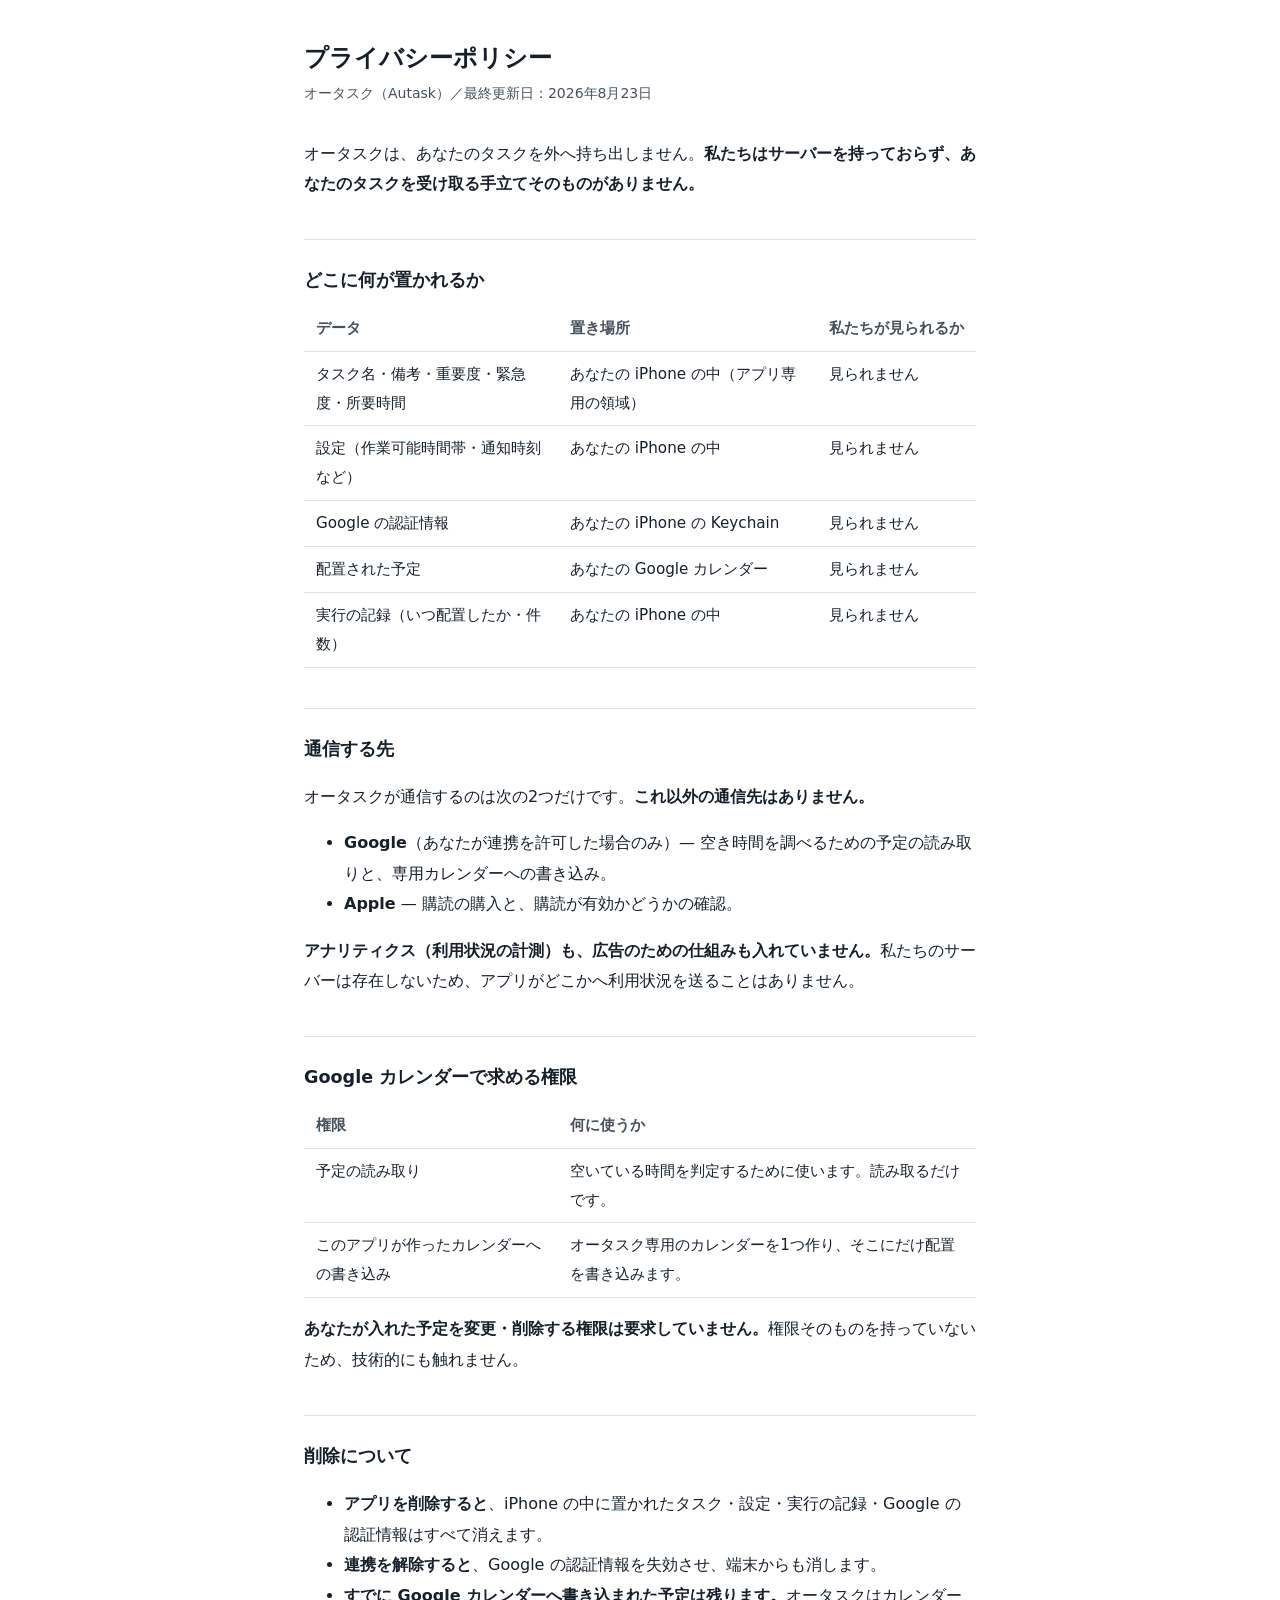
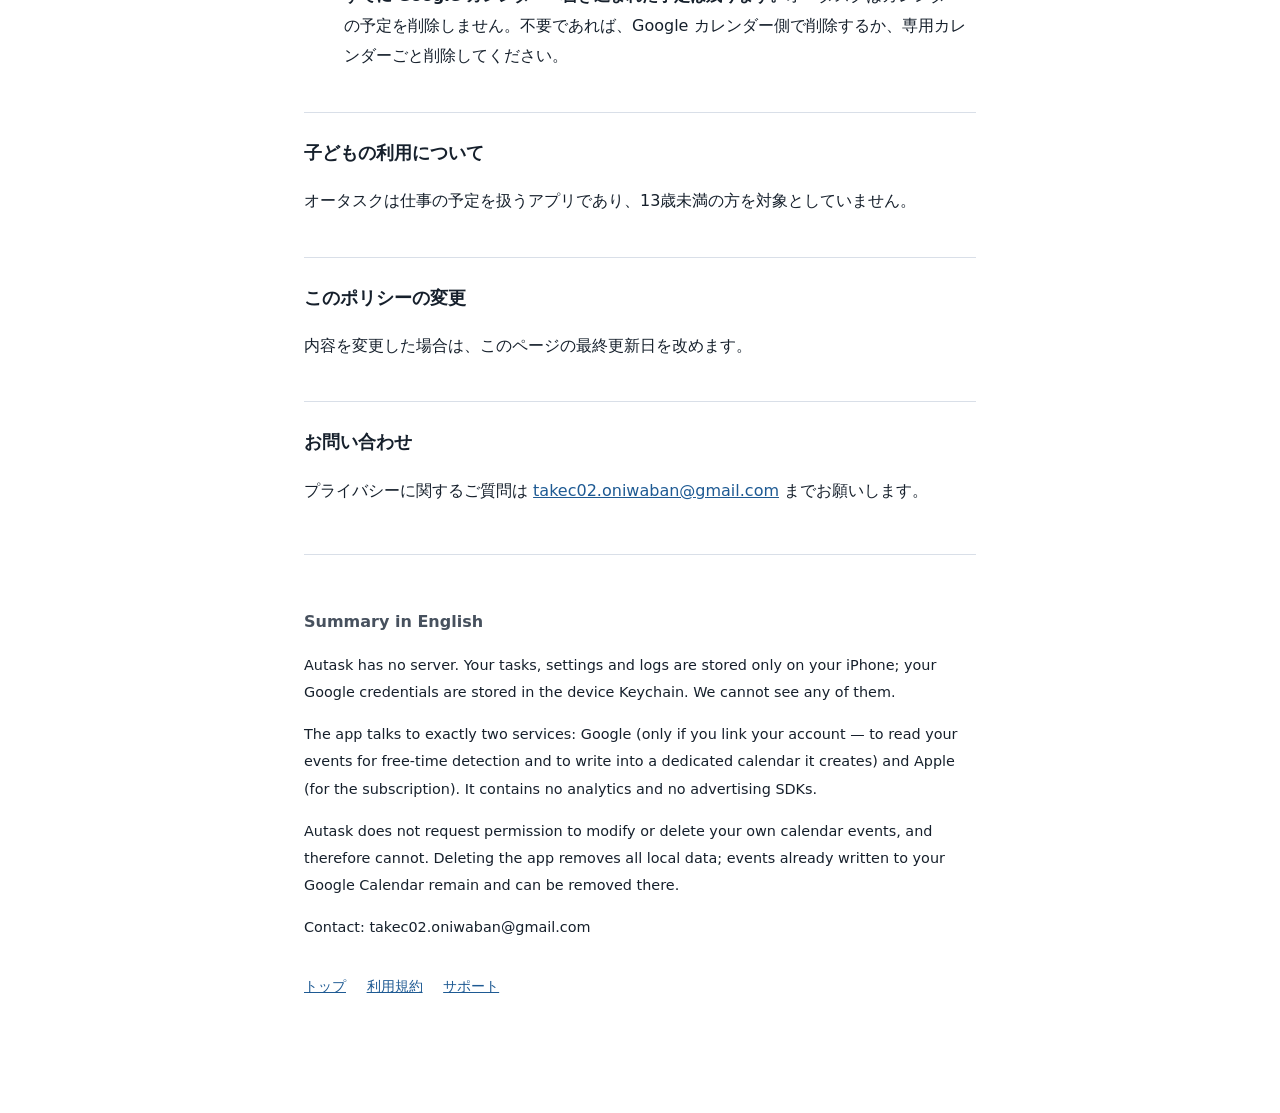
==== privacy.html @ ea1cfcee "オータスクの公開ページを更新" ====
<!doctype html>
<html lang="ja">
<head>
<meta charset="utf-8">
<meta name="viewport" content="width=device-width, initial-scale=1">
<title>プライバシーポリシー — オータスク</title>
<link rel="stylesheet" href="./style.css">
</head>
<body>
<h1>プライバシーポリシー</h1>
<p class="updated">オータスク（Autask）／最終更新日：2026年8月23日</p>

<p>オータスクは、あなたのタスクを外へ持ち出しません。<strong>私たちはサーバーを持っておらず、あなたのタスクを受け取る手立てそのものがありません。</strong></p>

<h2>どこに何が置かれるか</h2>
<div class="scroll">
<table>
  <tr><th>データ</th><th>置き場所</th><th>私たちが見られるか</th></tr>
  <tr><td>タスク名・備考・重要度・緊急度・所要時間</td><td>あなたの iPhone の中（アプリ専用の領域）</td><td>見られません</td></tr>
  <tr><td>設定（作業可能時間帯・通知時刻など）</td><td>あなたの iPhone の中</td><td>見られません</td></tr>
  <tr><td>Google の認証情報</td><td>あなたの iPhone の Keychain</td><td>見られません</td></tr>
  <tr><td>配置された予定</td><td>あなたの Google カレンダー</td><td>見られません</td></tr>
  <tr><td>実行の記録（いつ配置したか・件数）</td><td>あなたの iPhone の中</td><td>見られません</td></tr>
</table>
</div>

<h2>通信する先</h2>
<p>オータスクが通信するのは次の2つだけです。<strong>これ以外の通信先はありません。</strong></p>
<ul>
  <li><strong>Google</strong>（あなたが連携を許可した場合のみ）— 空き時間を調べるための予定の読み取りと、専用カレンダーへの書き込み。</li>
  <li><strong>Apple</strong> — 購読の購入と、購読が有効かどうかの確認。</li>
</ul>
<p><strong>アナリティクス（利用状況の計測）も、広告のための仕組みも入れていません。</strong>私たちのサーバーは存在しないため、アプリがどこかへ利用状況を送ることはありません。</p>

<h2>Google カレンダーで求める権限</h2>
<div class="scroll">
<table>
  <tr><th>権限</th><th>何に使うか</th></tr>
  <tr><td>予定の読み取り</td><td>空いている時間を判定するために使います。読み取るだけです。</td></tr>
  <tr><td>このアプリが作ったカレンダーへの書き込み</td><td>オータスク専用のカレンダーを1つ作り、そこにだけ配置を書き込みます。</td></tr>
</table>
</div>
<p><strong>あなたが入れた予定を変更・削除する権限は要求していません。</strong>権限そのものを持っていないため、技術的にも触れません。</p>

<h2>削除について</h2>
<ul>
  <li><strong>アプリを削除すると</strong>、iPhone の中に置かれたタスク・設定・実行の記録・Google の認証情報はすべて消えます。</li>
  <li><strong>連携を解除すると</strong>、Google の認証情報を失効させ、端末からも消します。</li>
  <li><strong>すでに Google カレンダーへ書き込まれた予定は残ります。</strong>オータスクはカレンダーの予定を削除しません。不要であれば、Google カレンダー側で削除するか、専用カレンダーごと削除してください。</li>
</ul>

<h2>子どもの利用について</h2>
<p>オータスクは仕事の予定を扱うアプリであり、13歳未満の方を対象としていません。</p>

<h2>このポリシーの変更</h2>
<p>内容を変更した場合は、このページの最終更新日を改めます。</p>

<h2>お問い合わせ</h2>
<p>プライバシーに関するご質問は <a href="mailto:takec02.oniwaban@gmail.com">takec02.oniwaban@gmail.com</a> までお願いします。</p>

<div class="en">
<h3>Summary in English</h3>
<p>Autask has no server. Your tasks, settings and logs are stored only on your iPhone; your Google credentials are stored in the device Keychain. We cannot see any of them.</p>
<p>The app talks to exactly two services: Google (only if you link your account — to read your events for free-time detection and to write into a dedicated calendar it creates) and Apple (for the subscription). It contains no analytics and no advertising SDKs.</p>
<p>Autask does not request permission to modify or delete your own calendar events, and therefore cannot. Deleting the app removes all local data; events already written to your Google Calendar remain and can be removed there.</p>
<p>Contact: takec02.oniwaban@gmail.com</p>
</div>

<nav style="margin-top:2rem">
  <a href="./index.html">トップ</a>
  <a href="./terms.html">利用規約</a>
  <a href="./support.html">サポート</a>
</nav>
</body>
</html>
---- style.css ----
/* 審査員は端末のブラウザで開く。凝らないが、これだけは満たす。 */
:root {
  /* 暗い設定で白飛びさせない */
  color-scheme: light dark;
  --ink: #16202C;
  --ink-2: #47515E;
  --line: #D9DFE8;
  --bg: #FFFFFF;
  --accent: #1E5A93;
}
@media (prefers-color-scheme: dark) {
  :root {
    --ink: #E9EDF2;
    --ink-2: #B3C2D2;
    --line: #2C353F;
    --bg: #0F141A;
    --accent: #6FA6DC;
  }
}
body {
  font-family: -apple-system, "Hiragino Sans", system-ui, sans-serif;
  line-height: 1.9;
  max-width: 42rem;
  margin: 0 auto;
  padding: 2.5rem 1.25rem 5rem;
  color: var(--ink);
  background: var(--bg);
  -webkit-text-size-adjust: 100%;
}
h1 { font-size: 1.5rem; line-height: 1.5; margin: 0 0 .25rem; }
h2 { font-size: 1.1rem; margin: 2.5rem 0 .5rem; padding-top: 1.5rem; border-top: 1px solid var(--line); }
h3 { font-size: 1rem; margin: 1.75rem 0 .25rem; }
p, li { color: var(--ink); }
a { color: var(--accent); }
.updated { color: var(--ink-2); font-size: .875rem; margin: 0 0 2rem; }
.lead { color: var(--ink-2); }
.note { color: var(--ink-2); font-size: .9rem; }
/* 表を横にはみ出させない */
.scroll { overflow-x: auto; }
table { border-collapse: collapse; width: 100%; font-size: .95rem; }
th, td { text-align: left; padding: .5rem .75rem; border-bottom: 1px solid var(--line); vertical-align: top; }
th { color: var(--ink-2); font-weight: 600; white-space: nowrap; }
nav { margin-bottom: 2rem; font-size: .9rem; }
nav a { margin-right: 1rem; }
.en { margin-top: 3rem; padding-top: 1.5rem; border-top: 1px solid var(--line); color: var(--ink-2); font-size: .9rem; }
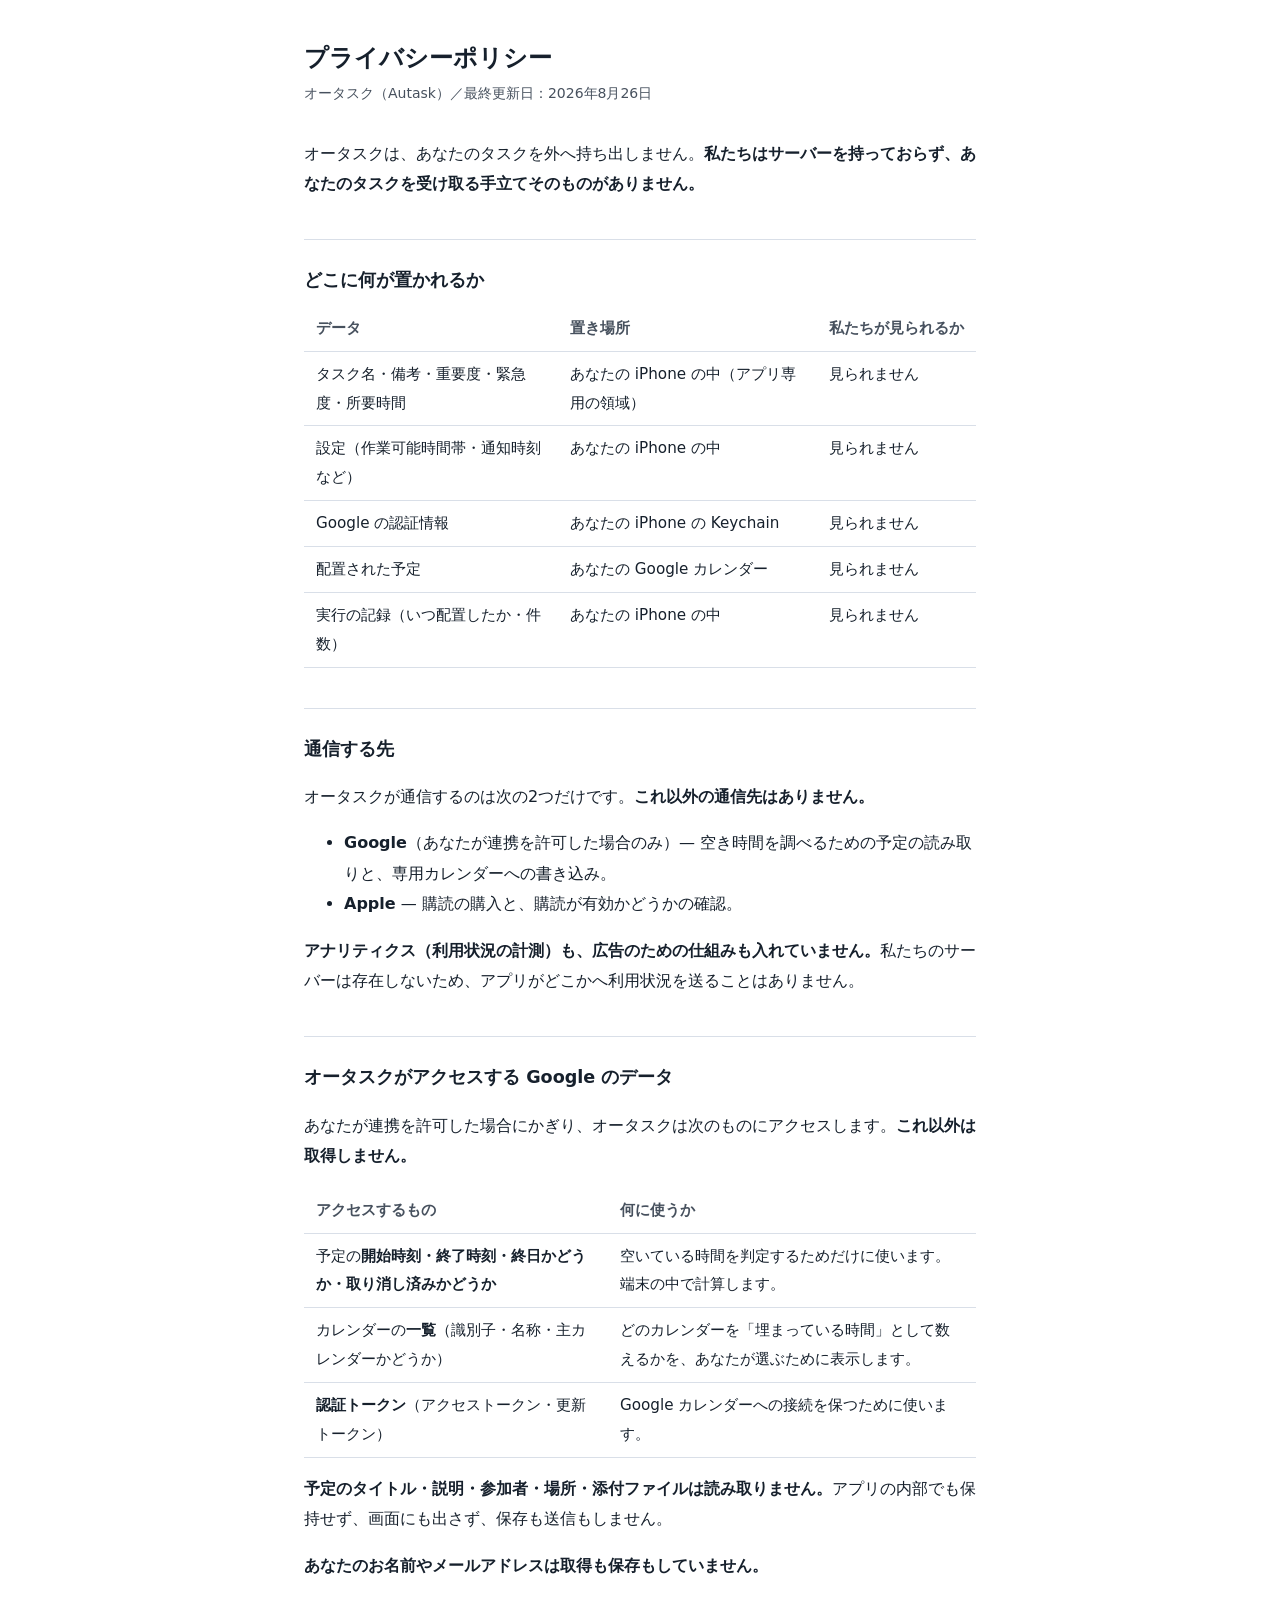
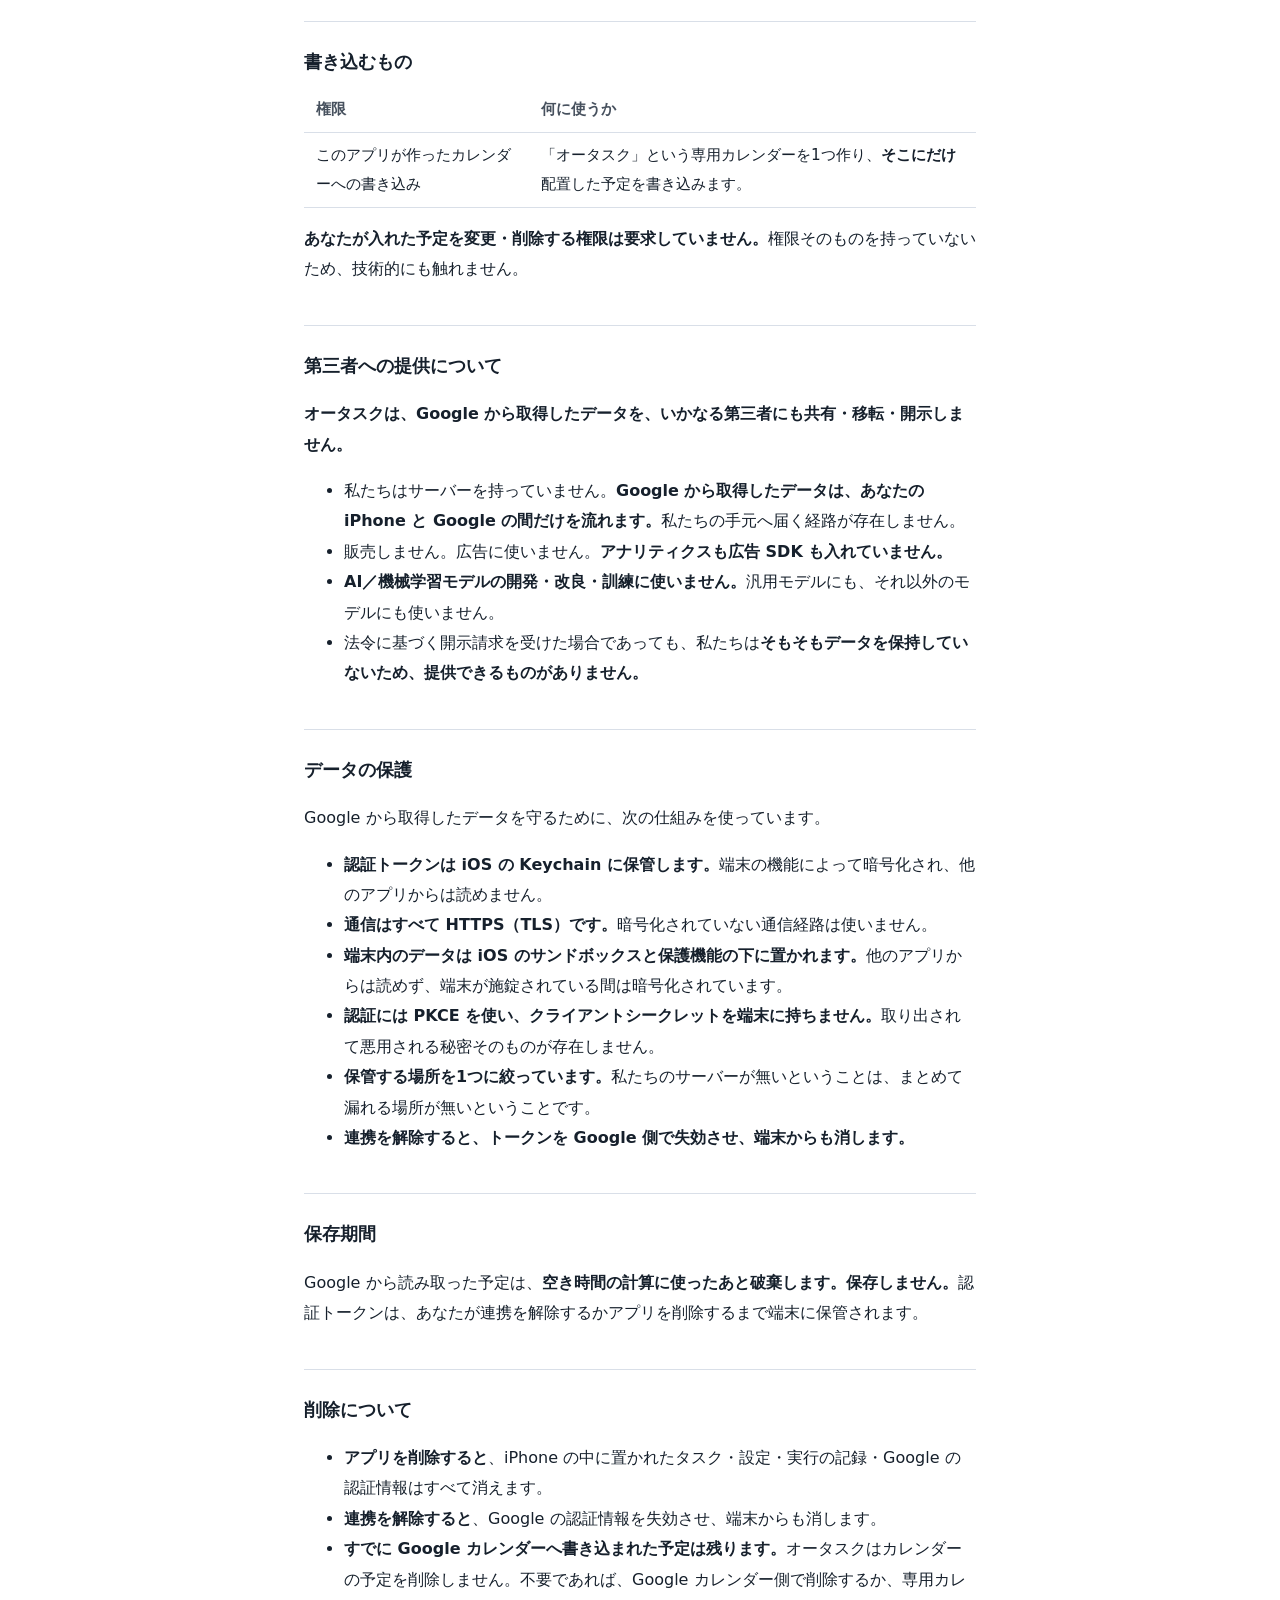
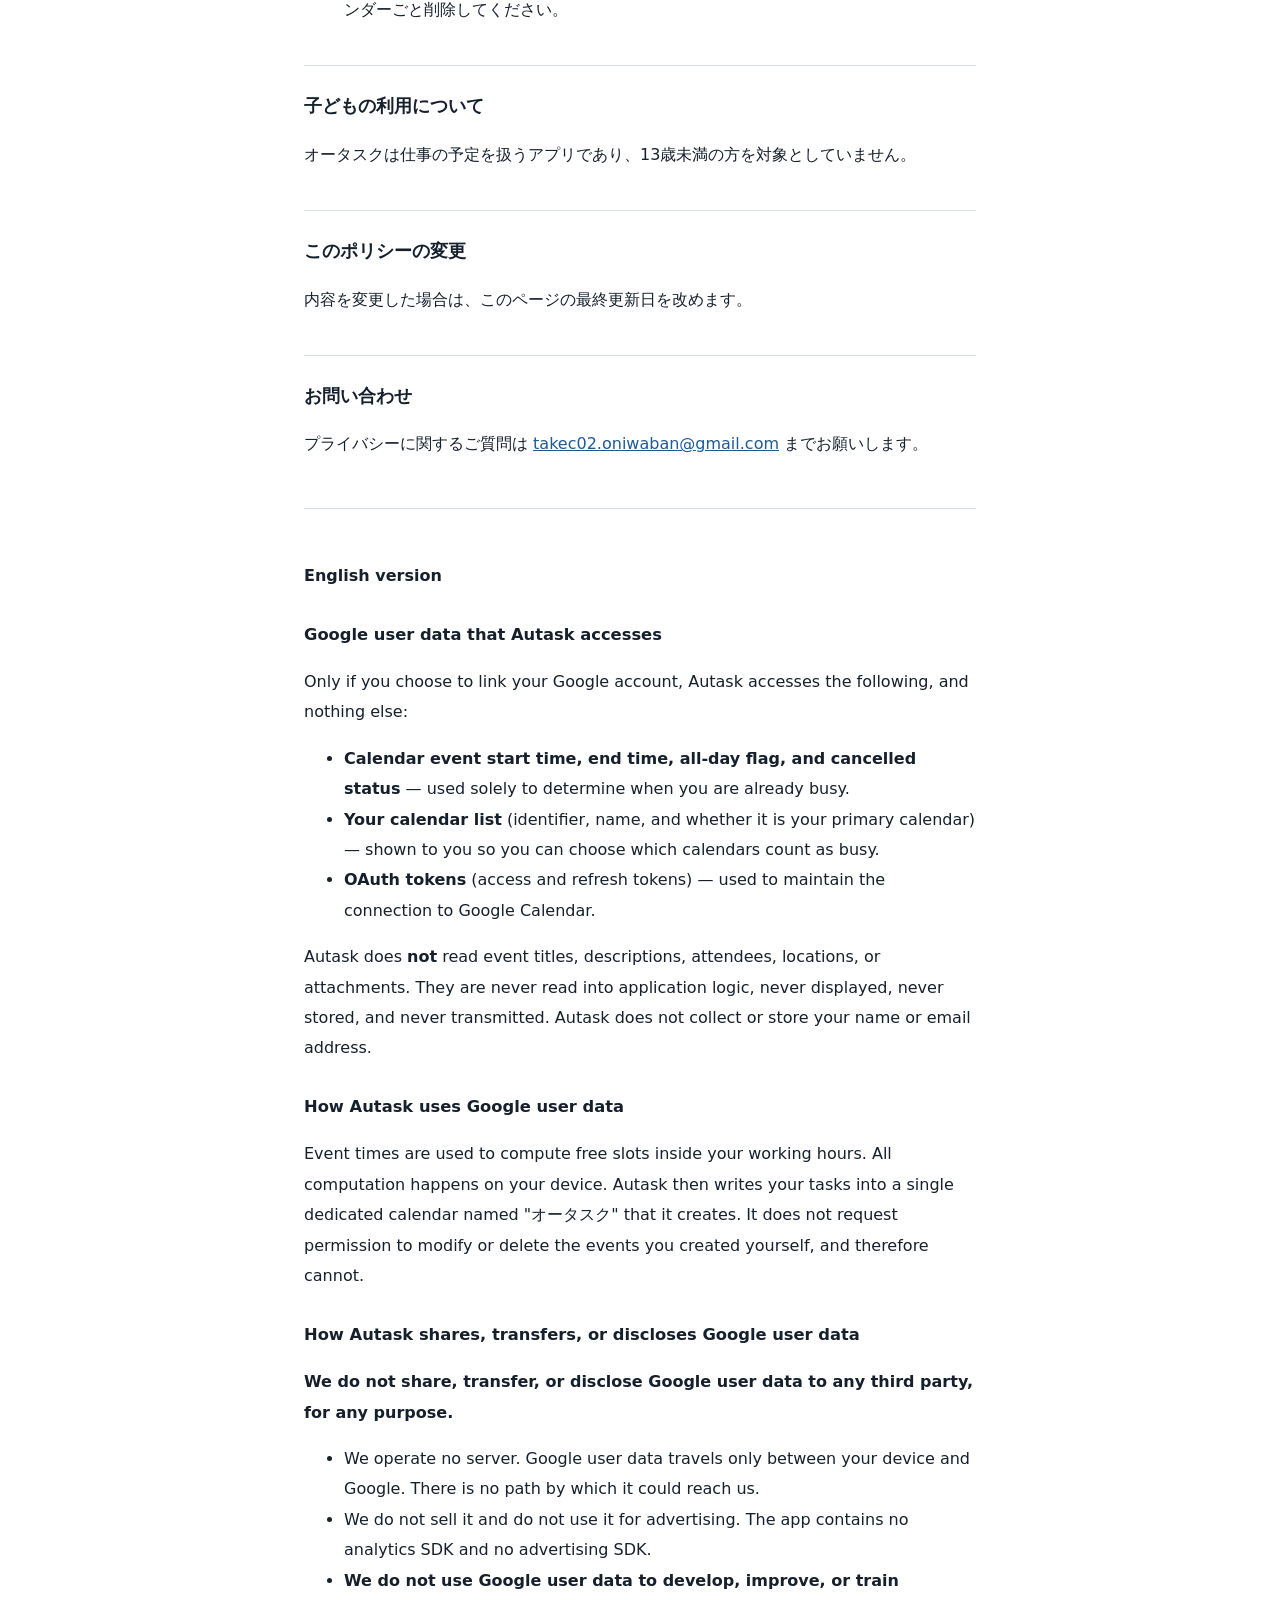
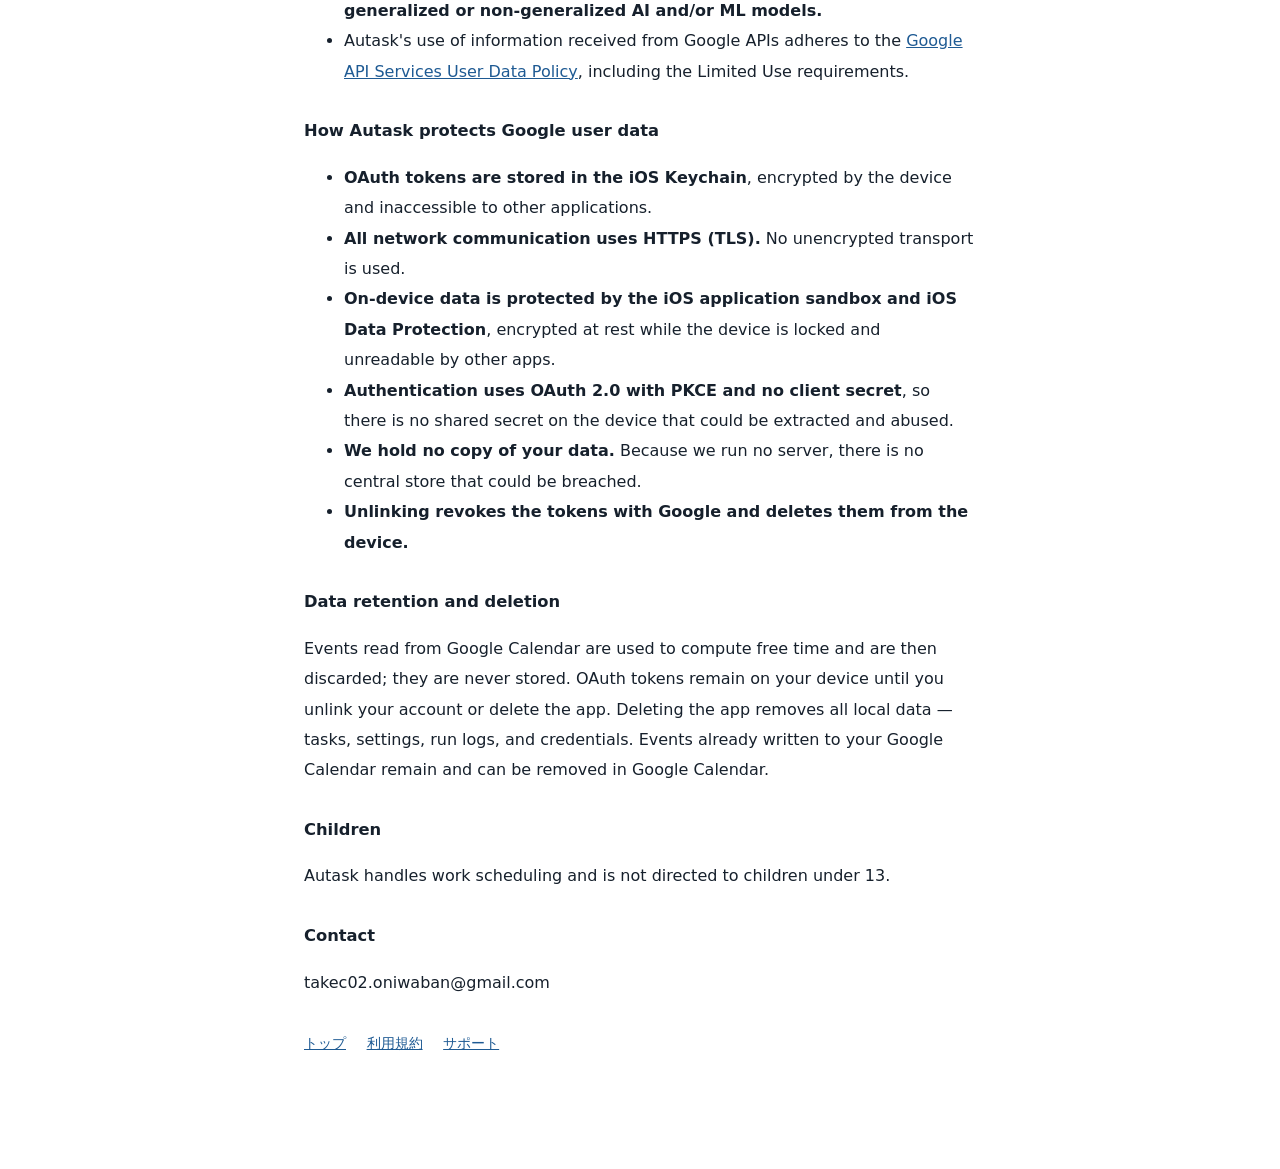
==== commit 445f858b: "Google が求める3つの開示を書く 検証で差し戻された（2026-08-26）。アクセスするデータ・第三者提供・ 保護手段の記述が無いという指摘。  実態は元から満たしていたが、Google の語" ====
--- a/privacy.html
+++ b/privacy.html
@@ -8,7 +8,7 @@
 </head>
 <body>
 <h1>プライバシーポリシー</h1>
-<p class="updated">オータスク（Autask）／最終更新日：2026年8月23日</p>
+<p class="updated">オータスク（Autask）／最終更新日：2026年8月26日</p>
 
 <p>オータスクは、あなたのタスクを外へ持ち出しません。<strong>私たちはサーバーを持っておらず、あなたのタスクを受け取る手立てそのものがありません。</strong></p>
 
@@ -32,15 +32,50 @@
 </ul>
 <p><strong>アナリティクス（利用状況の計測）も、広告のための仕組みも入れていません。</strong>私たちのサーバーは存在しないため、アプリがどこかへ利用状況を送ることはありません。</p>
 
-<h2>Google カレンダーで求める権限</h2>
+<h2>オータスクがアクセスする Google のデータ</h2>
+<p>あなたが連携を許可した場合にかぎり、オータスクは次のものにアクセスします。<strong>これ以外は取得しません。</strong></p>
+<div class="scroll">
+<table>
+  <tr><th>アクセスするもの</th><th>何に使うか</th></tr>
+  <tr><td>予定の<strong>開始時刻・終了時刻・終日かどうか・取り消し済みかどうか</strong></td><td>空いている時間を判定するためだけに使います。端末の中で計算します。</td></tr>
+  <tr><td>カレンダーの<strong>一覧</strong>（識別子・名称・主カレンダーかどうか）</td><td>どのカレンダーを「埋まっている時間」として数えるかを、あなたが選ぶために表示します。</td></tr>
+  <tr><td><strong>認証トークン</strong>（アクセストークン・更新トークン）</td><td>Google カレンダーへの接続を保つために使います。</td></tr>
+</table>
+</div>
+<p><strong>予定のタイトル・説明・参加者・場所・添付ファイルは読み取りません。</strong>アプリの内部でも保持せず、画面にも出さず、保存も送信もしません。</p>
+<p><strong>あなたのお名前やメールアドレスは取得も保存もしていません。</strong></p>
+
+<h2>書き込むもの</h2>
 <div class="scroll">
 <table>
   <tr><th>権限</th><th>何に使うか</th></tr>
-  <tr><td>予定の読み取り</td><td>空いている時間を判定するために使います。読み取るだけです。</td></tr>
-  <tr><td>このアプリが作ったカレンダーへの書き込み</td><td>オータスク専用のカレンダーを1つ作り、そこにだけ配置を書き込みます。</td></tr>
+  <tr><td>このアプリが作ったカレンダーへの書き込み</td><td>「オータスク」という専用カレンダーを1つ作り、<strong>そこにだけ</strong>配置した予定を書き込みます。</td></tr>
 </table>
 </div>
 <p><strong>あなたが入れた予定を変更・削除する権限は要求していません。</strong>権限そのものを持っていないため、技術的にも触れません。</p>
+
+<h2>第三者への提供について</h2>
+<p><strong>オータスクは、Google から取得したデータを、いかなる第三者にも共有・移転・開示しません。</strong></p>
+<ul>
+  <li>私たちはサーバーを持っていません。<strong>Google から取得したデータは、あなたの iPhone と Google の間だけを流れます。</strong>私たちの手元へ届く経路が存在しません。</li>
+  <li>販売しません。広告に使いません。<strong>アナリティクスも広告 SDK も入れていません。</strong></li>
+  <li><strong>AI／機械学習モデルの開発・改良・訓練に使いません。</strong>汎用モデルにも、それ以外のモデルにも使いません。</li>
+  <li>法令に基づく開示請求を受けた場合であっても、私たちは<strong>そもそもデータを保持していないため、提供できるものがありません。</strong></li>
+</ul>
+
+<h2>データの保護</h2>
+<p>Google から取得したデータを守るために、次の仕組みを使っています。</p>
+<ul>
+  <li><strong>認証トークンは iOS の Keychain に保管します。</strong>端末の機能によって暗号化され、他のアプリからは読めません。</li>
+  <li><strong>通信はすべて HTTPS（TLS）です。</strong>暗号化されていない通信経路は使いません。</li>
+  <li><strong>端末内のデータは iOS のサンドボックスと保護機能の下に置かれます。</strong>他のアプリからは読めず、端末が施錠されている間は暗号化されています。</li>
+  <li><strong>認証には PKCE を使い、クライアントシークレットを端末に持ちません。</strong>取り出されて悪用される秘密そのものが存在しません。</li>
+  <li><strong>保管する場所を1つに絞っています。</strong>私たちのサーバーが無いということは、まとめて漏れる場所が無いということです。</li>
+  <li><strong>連携を解除すると、トークンを Google 側で失効させ、端末からも消します。</strong></li>
+</ul>
+
+<h2>保存期間</h2>
+<p>Google から読み取った予定は、<strong>空き時間の計算に使ったあと破棄します。保存しません。</strong>認証トークンは、あなたが連携を解除するかアプリを削除するまで端末に保管されます。</p>
 
 <h2>削除について</h2>
 <ul>
@@ -59,11 +94,47 @@
 <p>プライバシーに関するご質問は <a href="mailto:takec02.oniwaban@gmail.com">takec02.oniwaban@gmail.com</a> までお願いします。</p>
 
 <div class="en">
-<h3>Summary in English</h3>
-<p>Autask has no server. Your tasks, settings and logs are stored only on your iPhone; your Google credentials are stored in the device Keychain. We cannot see any of them.</p>
-<p>The app talks to exactly two services: Google (only if you link your account — to read your events for free-time detection and to write into a dedicated calendar it creates) and Apple (for the subscription). It contains no analytics and no advertising SDKs.</p>
-<p>Autask does not request permission to modify or delete your own calendar events, and therefore cannot. Deleting the app removes all local data; events already written to your Google Calendar remain and can be removed there.</p>
-<p>Contact: takec02.oniwaban@gmail.com</p>
+<h3>English version</h3>
+
+<h4>Google user data that Autask accesses</h4>
+<p>Only if you choose to link your Google account, Autask accesses the following, and nothing else:</p>
+<ul>
+  <li><strong>Calendar event start time, end time, all-day flag, and cancelled status</strong> — used solely to determine when you are already busy.</li>
+  <li><strong>Your calendar list</strong> (identifier, name, and whether it is your primary calendar) — shown to you so you can choose which calendars count as busy.</li>
+  <li><strong>OAuth tokens</strong> (access and refresh tokens) — used to maintain the connection to Google Calendar.</li>
+</ul>
+<p>Autask does <strong>not</strong> read event titles, descriptions, attendees, locations, or attachments. They are never read into application logic, never displayed, never stored, and never transmitted. Autask does not collect or store your name or email address.</p>
+
+<h4>How Autask uses Google user data</h4>
+<p>Event times are used to compute free slots inside your working hours. All computation happens on your device. Autask then writes your tasks into a single dedicated calendar named "オータスク" that it creates. It does not request permission to modify or delete the events you created yourself, and therefore cannot.</p>
+
+<h4>How Autask shares, transfers, or discloses Google user data</h4>
+<p><strong>We do not share, transfer, or disclose Google user data to any third party, for any purpose.</strong></p>
+<ul>
+  <li>We operate no server. Google user data travels only between your device and Google. There is no path by which it could reach us.</li>
+  <li>We do not sell it and do not use it for advertising. The app contains no analytics SDK and no advertising SDK.</li>
+  <li><strong>We do not use Google user data to develop, improve, or train generalized or non-generalized AI and/or ML models.</strong></li>
+  <li>Autask's use of information received from Google APIs adheres to the <a href="https://developers.google.com/terms/api-services-user-data-policy">Google API Services User Data Policy</a>, including the Limited Use requirements.</li>
+</ul>
+
+<h4>How Autask protects Google user data</h4>
+<ul>
+  <li><strong>OAuth tokens are stored in the iOS Keychain</strong>, encrypted by the device and inaccessible to other applications.</li>
+  <li><strong>All network communication uses HTTPS (TLS).</strong> No unencrypted transport is used.</li>
+  <li><strong>On-device data is protected by the iOS application sandbox and iOS Data Protection</strong>, encrypted at rest while the device is locked and unreadable by other apps.</li>
+  <li><strong>Authentication uses OAuth 2.0 with PKCE and no client secret</strong>, so there is no shared secret on the device that could be extracted and abused.</li>
+  <li><strong>We hold no copy of your data.</strong> Because we run no server, there is no central store that could be breached.</li>
+  <li><strong>Unlinking revokes the tokens with Google and deletes them from the device.</strong></li>
+</ul>
+
+<h4>Data retention and deletion</h4>
+<p>Events read from Google Calendar are used to compute free time and are then discarded; they are never stored. OAuth tokens remain on your device until you unlink your account or delete the app. Deleting the app removes all local data — tasks, settings, run logs, and credentials. Events already written to your Google Calendar remain and can be removed in Google Calendar.</p>
+
+<h4>Children</h4>
+<p>Autask handles work scheduling and is not directed to children under 13.</p>
+
+<h4>Contact</h4>
+<p>takec02.oniwaban@gmail.com</p>
 </div>
 
 <nav style="margin-top:2rem">
--- a/style.css
+++ b/style.css
@@ -42,4 +42,8 @@
 th { color: var(--ink-2); font-weight: 600; white-space: nowrap; }
 nav { margin-bottom: 2rem; font-size: .9rem; }
 nav a { margin-right: 1rem; }
-.en { margin-top: 3rem; padding-top: 1.5rem; border-top: 1px solid var(--line); color: var(--ink-2); font-size: .9rem; }
+/* 英語版。**要約ではなく本文。**Google の審査担当が読むのはここなので、
+   薄い小さな字にしない。日本語と同じ大きさで出す。 */
+.en { margin-top: 3rem; padding-top: 1.5rem; border-top: 1px solid var(--line); }
+.en h3 { margin-bottom: 1.2rem; }
+.en h4 { margin: 1.8rem 0 .5rem; font-size: 1.02rem; }
